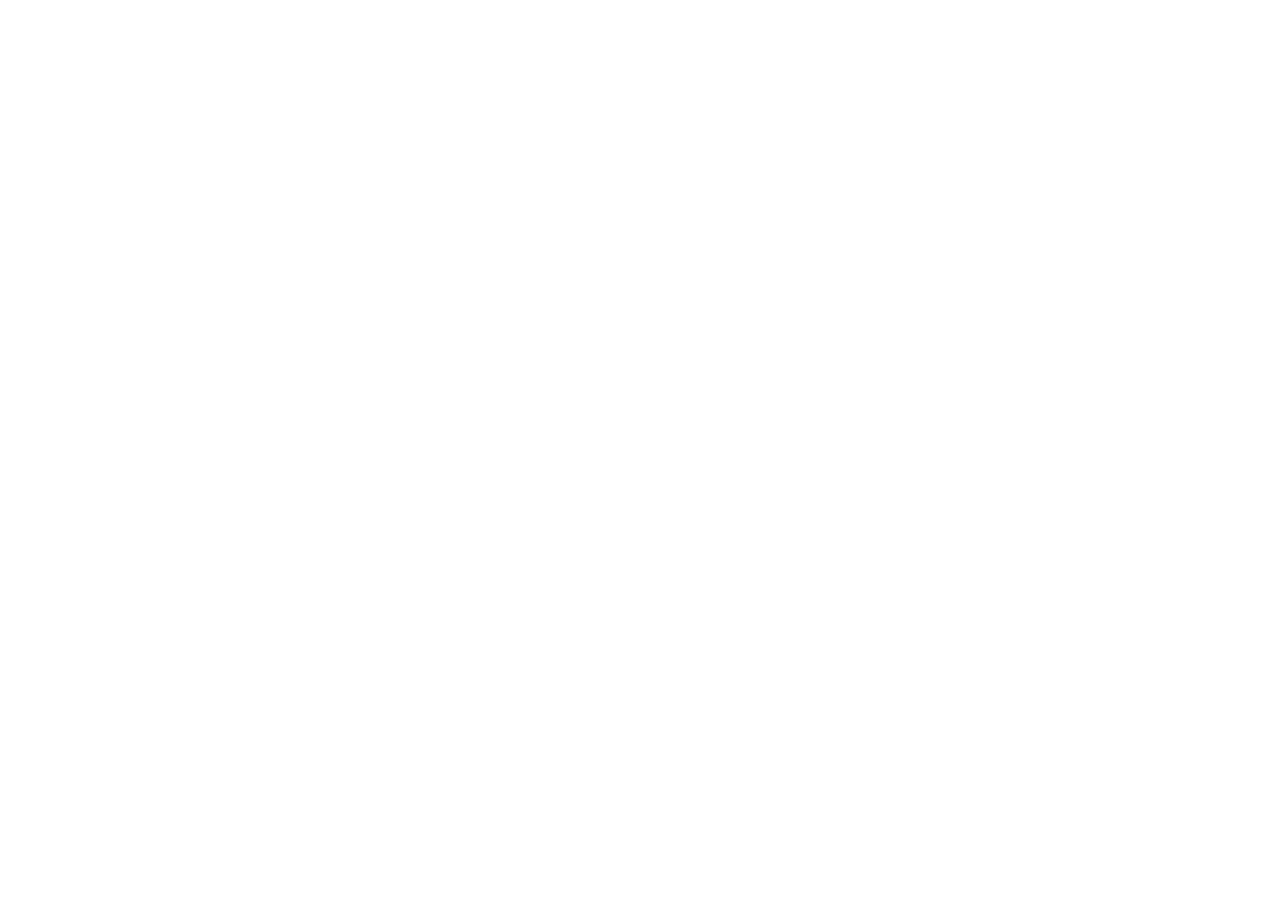
==== frontend/index.html @ 9d0f2cb6 "add frontend index item" ====
<!DOCTYPE html>
<html lang="en">
<head>
    <meta charset="UTF-8">
    <meta http-equiv="X-UA-Compatible" content="IE=edge">
    <meta name="viewport" content="width=device-width, initial-scale=1.0">
    <title>Escape</title>
</head>
<body>
    
</body>
</html>
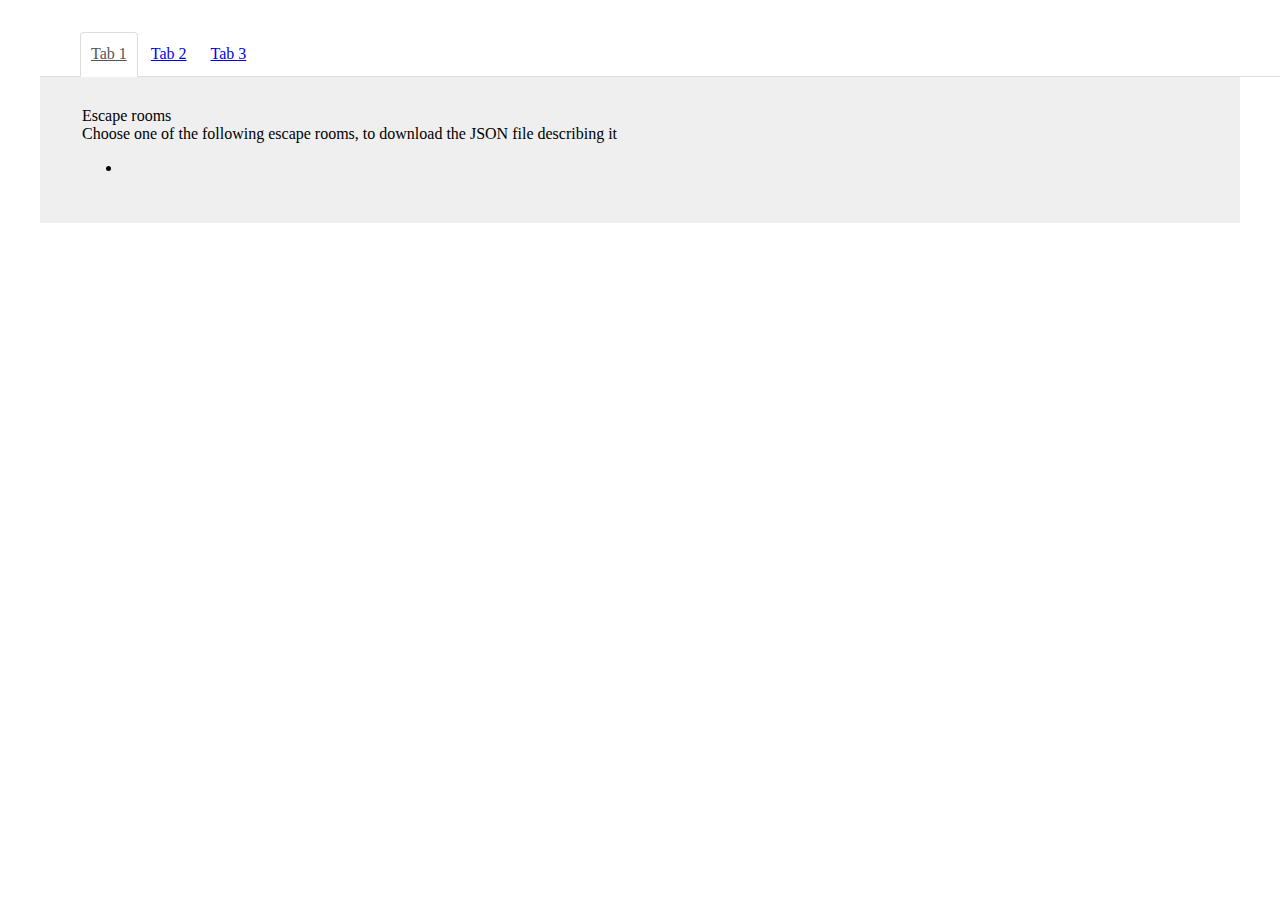
==== commit ad9c79e2: "add new frontend structure" ====
--- a/frontend/index.html
+++ b/frontend/index.html
@@ -4,9 +4,11 @@
     <meta charset="UTF-8">
     <meta http-equiv="X-UA-Compatible" content="IE=edge">
     <meta name="viewport" content="width=device-width, initial-scale=1.0">
-    <title>Escape</title>
+    <title>Escape room platform</title>
 </head>
 <body>
-    
+    <script>
+        window.location.replace("pages/form/form.html");
+    </script>
 </body>
 </html>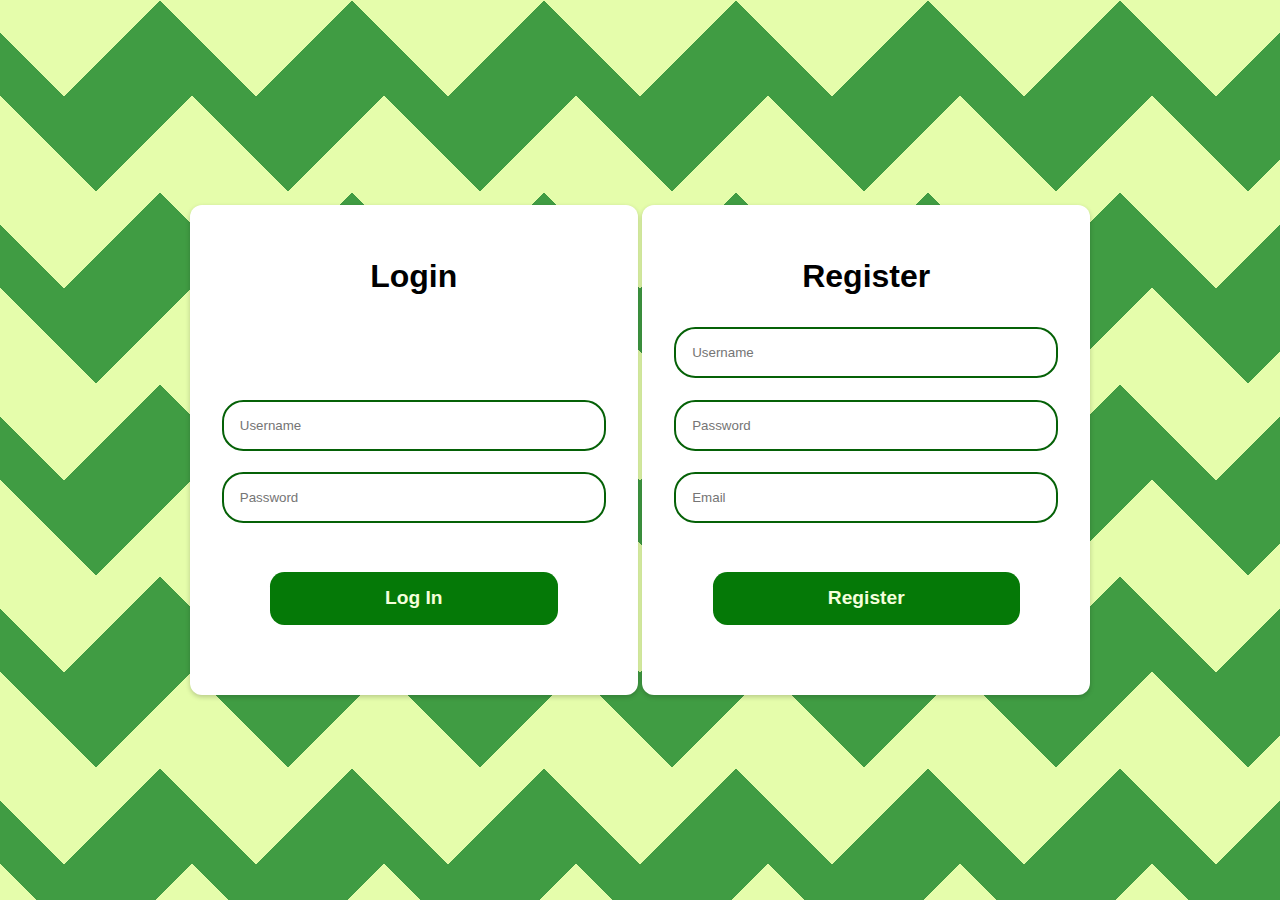
==== commit f8db9339: "add login screen design" ====
--- a/frontend/index.html
+++ b/frontend/index.html
@@ -8,7 +8,7 @@
 </head>
 <body>
     <script>
-        window.location.replace("pages/form/form.html");
+        window.location.replace("pages/login/login.html");
     </script>
 </body>
 </html>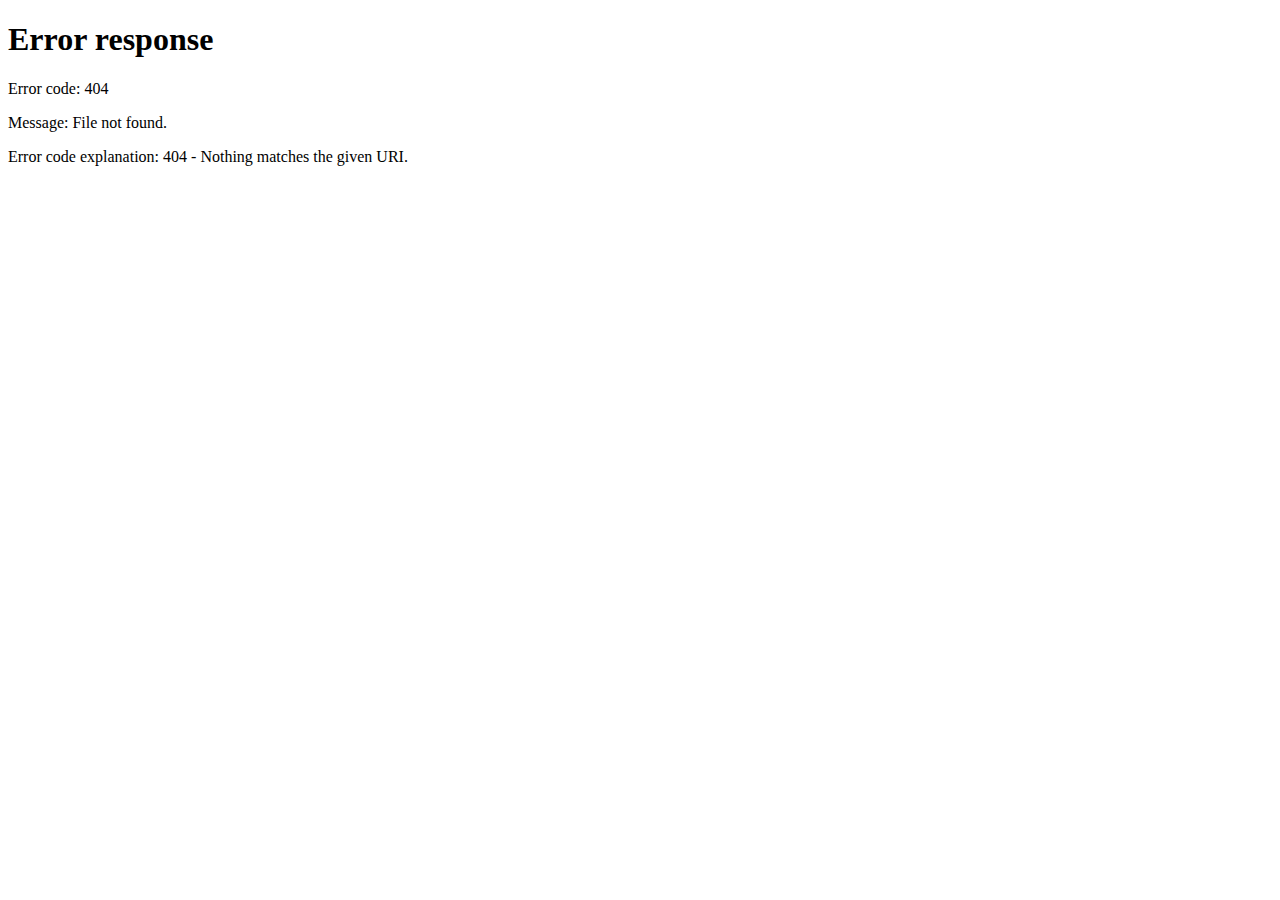
==== commit c80b3de5: "add design for forms" ====
--- a/frontend/index.html
+++ b/frontend/index.html
@@ -8,7 +8,8 @@
 </head>
 <body>
     <script>
-        window.location.replace("pages/login/login.html");
+        // window.location.replace("pages/login/login.html");
+            window.location.replace("../form/form.html");
     </script>
 </body>
 </html>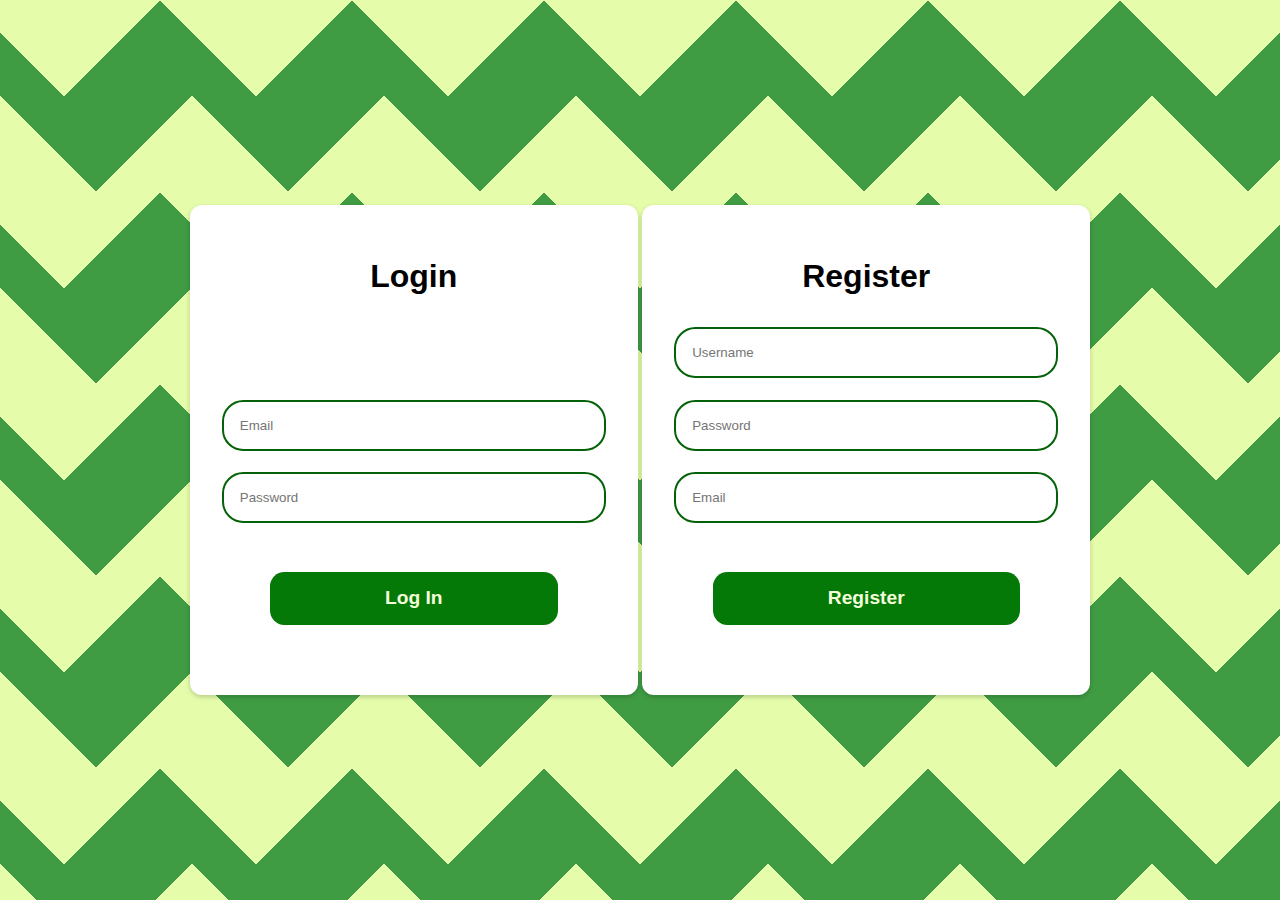
==== commit 5a441310: "working registration" ====
--- a/frontend/index.html
+++ b/frontend/index.html
@@ -8,8 +8,8 @@
 </head>
 <body>
     <script>
-        // window.location.replace("pages/login/login.html");
-            window.location.replace("../form/form.html");
+        window.location.replace("pages/login/login.html");
+            // window.location.replace("pages/overview/overview.html");
     </script>
 </body>
 </html>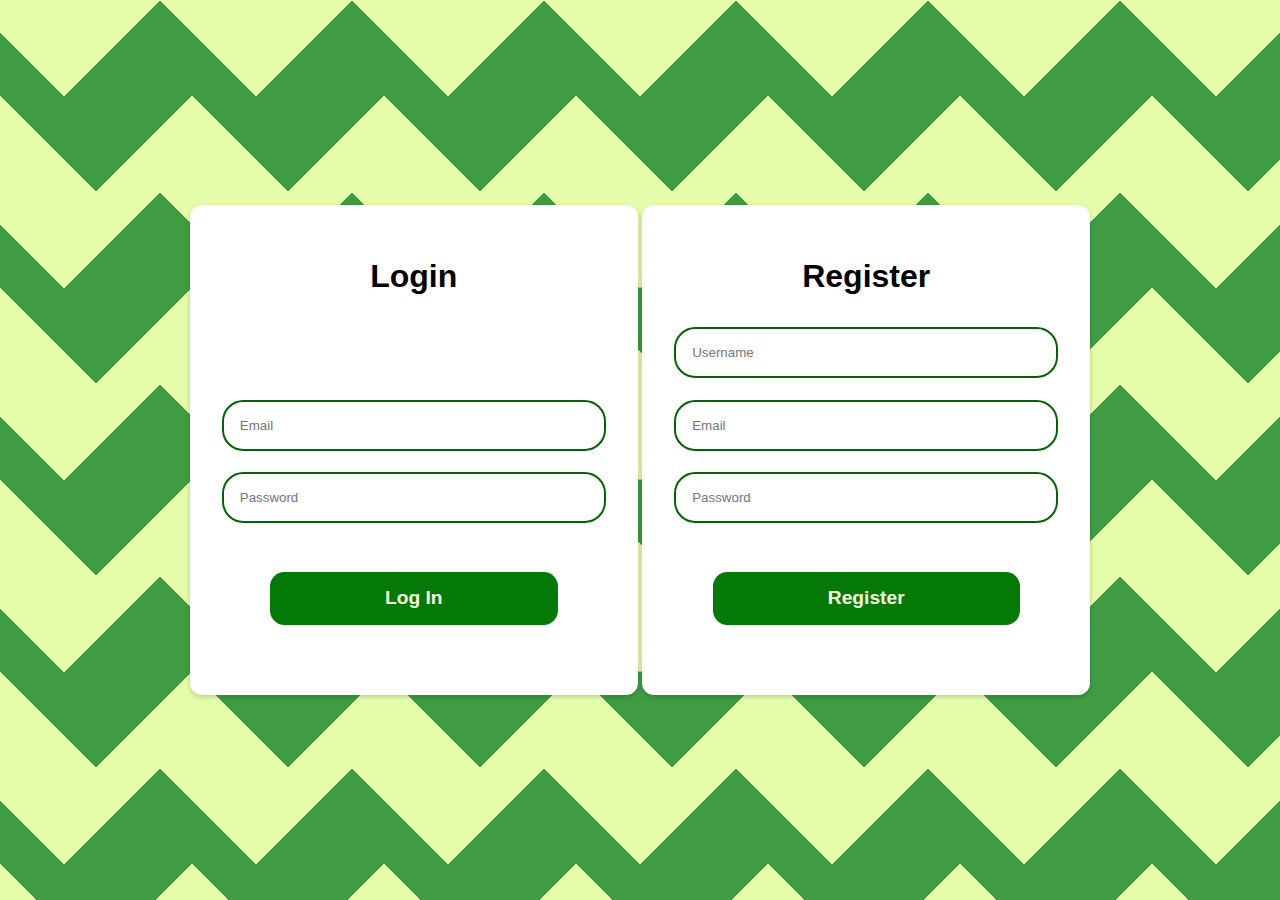
==== commit 6ba7aa8d: "fix form screen communication with backend" ====
--- a/frontend/index.html
+++ b/frontend/index.html
@@ -9,7 +9,6 @@
 <body>
     <script>
         window.location.replace("pages/login/login.html");
-            // window.location.replace("pages/overview/overview.html");
     </script>
 </body>
 </html>